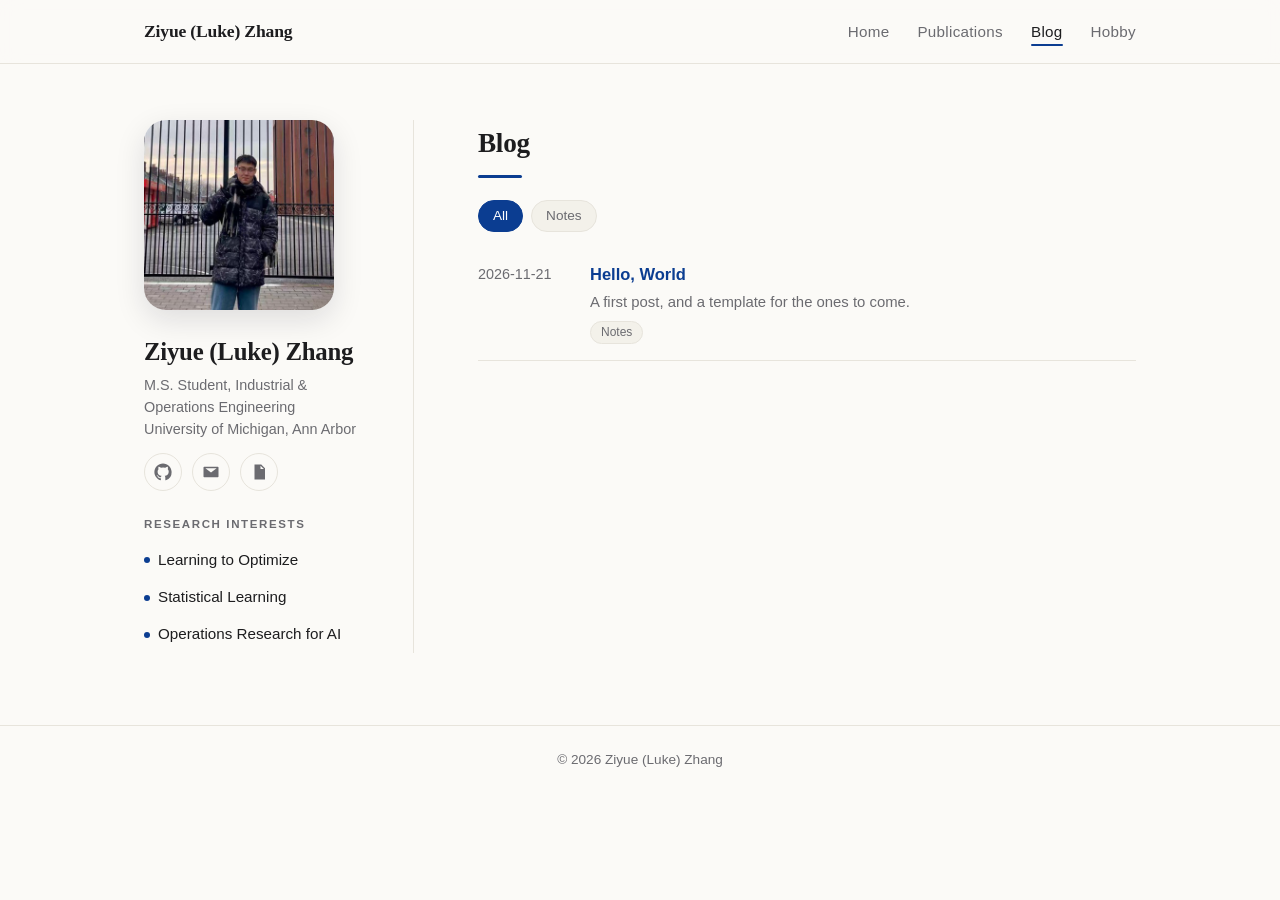
==== blog.html @ aeecbe85 "Add blog with tag filtering Co-Authored-By: Claude Sonnet 5.5 <noreply@anthropic.com>" ====
<!doctype html>
<html lang="en">
<head>
<meta charset="utf-8">
<meta name="viewport" content="width=device-width, initial-scale=1">
<title>Ziyue (Luke) Zhang</title>
<link rel="stylesheet" href="assets/style.css">
</head>
<body>
<header class="topbar"><div class="inner"><span class="brand">Ziyue (Luke) Zhang</span><nav>
<a href="index.html">Home</a><a href="publications.html">Publications</a><a href="blog.html" class="active">Blog</a><a href="hobby.html">Hobby</a></nav></div></header>
<div class="layout">
<aside class="sidebar">
  <img class="avatar" src="assets/img/avatar.jpg" alt="Ziyue (Luke) Zhang">
  <h1>Ziyue (Luke) Zhang</h1>
  <p class="affil">M.S. Student, Industrial &amp; Operations Engineering<br>University of Michigan, Ann Arbor</p>
  <p class="icons"><a href="https://github.com/ZiyueZhang08" title="GitHub" aria-label="GitHub"><svg viewBox="0 0 24 24"><path d="M12 .5C5.7.5.5 5.7.5 12c0 5.1 3.3 9.4 7.9 10.9.6.1.8-.3.8-.6v-2c-3.2.7-3.9-1.5-3.9-1.5-.5-1.3-1.3-1.7-1.3-1.7-1-.7.1-.7.1-.7 1.2.1 1.8 1.2 1.8 1.2 1 1.8 2.8 1.3 3.5 1 .1-.8.4-1.3.7-1.6-2.6-.3-5.3-1.3-5.3-5.7 0-1.3.5-2.3 1.2-3.1-.1-.3-.5-1.5.1-3.1 0 0 1-.3 3.2 1.2a11 11 0 0 1 5.8 0c2.2-1.5 3.2-1.2 3.2-1.2.6 1.6.2 2.8.1 3.1.8.8 1.2 1.8 1.2 3.1 0 4.4-2.7 5.4-5.3 5.7.4.4.8 1.1.8 2.2v3.3c0 .3.2.7.8.6A11.5 11.5 0 0 0 23.5 12C23.5 5.7 18.3.5 12 .5z"/></svg></a><a href="mailto:zziyue@umich.edu" title="Email" aria-label="Email"><svg viewBox="0 0 24 24"><path d="M3 5h18a1 1 0 0 1 1 1v12a1 1 0 0 1-1 1H3a1 1 0 0 1-1-1V6a1 1 0 0 1 1-1zm1.5 2L12 12.5 19.5 7z"/></svg></a><a href="assets/files/cv.pdf" title="CV" aria-label="CV"><svg viewBox="0 0 24 24"><path d="M6 2h9l5 5v15H6zM14 3.5V8h4.5zM8.5 12h7v1.5h-7zm0 3h7v1.5h-7z"/></svg></a></p>
  <h2>Research Interests</h2>
  <ul class="interests"><li>Learning to Optimize</li><li>Statistical Learning</li><li>Operations Research for AI</li></ul>
</aside>
<main>
<h2>Blog</h2><div class="filters"><button class="tag on" data-tag="">All</button><button class="tag" data-tag="Notes">Notes</button></div><ul class="bloglist"><li data-tags="Notes"><span class="date">2026-11-21</span><div><a class="ptitle" href="post-hello-world.html">Hello, World</a><div class="authors">A first post, and a template for the ones to come.</div><div class="tags"><span class="tag sm">Notes</span></div></div></li></ul><script>
const chips=[...document.querySelectorAll('button.tag')],items=[...document.querySelectorAll('.bloglist li')];
function show(t){chips.forEach(c=>c.classList.toggle('on',c.dataset.tag===t));
items.forEach(li=>li.style.display=(!t||li.dataset.tags.split('|').includes(t))?'':'none');}
chips.forEach(c=>c.onclick=()=>{location.hash=c.dataset.tag;show(c.dataset.tag)});
show(decodeURIComponent(location.hash.slice(1)));
</script>
</main>
</div>
<footer class="site-footer">© 2026 Ziyue (Luke) Zhang</footer>
</body>
</html>
---- assets/style.css ----
:root{--bg:#fbfaf7;--fg:#1d1d1f;--muted:#6b6b70;--accent:#0b3d91;--line:#e7e4dc;--soft:#f3f1ea;--shadow:0 10px 30px rgba(20,20,40,.12)}
@media(prefers-color-scheme:dark){:root{--bg:#121316;--fg:#ececec;--muted:#9a9aa2;--accent:#8db4ff;--line:#2a2c31;--soft:#1b1d21;--shadow:0 10px 30px rgba(0,0,0,.5)}}
*{box-sizing:border-box}
html{scroll-behavior:smooth}
body{margin:0;background:var(--bg);color:var(--fg);font:16.5px/1.75 -apple-system,"Helvetica Neue","PingFang SC",Arial,sans-serif;-webkit-font-smoothing:antialiased}
h1,h2,h3,.brand{font-family:"Iowan Old Style","Palatino Linotype",Palatino,Georgia,"Songti SC",serif;font-weight:600;letter-spacing:-.01em}
a{color:var(--accent);text-decoration:none;background:linear-gradient(currentColor,currentColor) 0 100%/0 1px no-repeat;transition:background-size .25s}
a:hover{background-size:100% 1px}
.topbar{position:sticky;top:0;z-index:10;background:color-mix(in srgb,var(--bg) 85%,transparent);backdrop-filter:blur(10px);border-bottom:1px solid var(--line)}
.topbar .inner{max-width:1040px;margin:0 auto;padding:16px 24px;display:flex;justify-content:space-between;align-items:center;flex-wrap:wrap;gap:8px}
.brand{font-size:1.1rem}
nav a{margin-left:28px;color:var(--muted);font-size:.95rem;letter-spacing:.02em;background:none;position:relative}
nav a:hover,nav a.active{color:var(--fg)}
nav a.active::after{content:"";position:absolute;left:0;right:0;bottom:-6px;height:2px;background:var(--accent);border-radius:2px}
.layout{max-width:1040px;margin:0 auto;padding:56px 24px 72px;display:grid;grid-template-columns:270px 1fr;gap:64px;min-height:72vh;animation:fade .5s ease}
@keyframes fade{from{opacity:0;transform:translateY(6px)}to{opacity:1;transform:none}}
.sidebar{position:sticky;top:96px;align-self:start;padding-right:40px;border-right:1px solid var(--line)}
.sidebar .avatar{width:190px;height:190px;border-radius:22px;object-fit:cover;box-shadow:var(--shadow);display:block}
.sidebar h1{font-size:1.55rem;line-height:1.25;margin:1.1em 0 .3em}
.affil{color:var(--muted);font-size:.9rem;line-height:1.5;margin:0 0 .9em}
.links a{margin-right:14px;font-size:.95rem}
.sidebar h2{font-size:.72rem;font-family:-apple-system,"Helvetica Neue",Arial,sans-serif;font-weight:600;text-transform:uppercase;letter-spacing:.14em;color:var(--muted);margin:2em 0 .6em}
.interests{list-style:none;padding:0;margin:0;font-size:.95rem}
.interests li{padding:.35em 0 .35em 14px;position:relative}
.interests li::before{content:"";position:absolute;left:0;top:1.05em;width:6px;height:6px;border-radius:50%;background:var(--accent)}
main h2{font-size:1.7rem;margin:0 0 .8em;padding-bottom:.4em;position:relative}
main h2::after{content:"";position:absolute;left:0;bottom:0;width:44px;height:3px;background:var(--accent);border-radius:3px}
main h2:not(:first-child){margin-top:2.2em}
main h3{font-size:1.15rem;margin:0 0 .3em}
main p{margin:.6em 0}
.todo{color:var(--muted);font-style:italic}
.card{background:var(--soft);border:1px solid var(--line);border-radius:14px;padding:14px 22px;transition:transform .2s,box-shadow .2s}
.card:hover{transform:translateY(-2px);box-shadow:var(--shadow)}
.news{list-style:none;padding:0}.news li{padding:.4em 0;border-bottom:1px solid var(--line)}
.news .date{color:var(--muted);margin-right:14px;font-variant-numeric:tabular-nums;font-size:.9rem}
.btn{display:inline-block;padding:9px 20px;background:var(--accent);color:#fff;border-radius:999px;font-size:.95rem;transition:transform .2s,box-shadow .2s}
.btn:hover{transform:translateY(-1px);box-shadow:var(--shadow)}
@media(prefers-color-scheme:dark){.btn{color:#0b1020}}
.hobby{padding:18px 0;border-bottom:1px solid var(--line)}.hobby:last-child{border:0}
.chips{display:flex;flex-wrap:wrap;gap:10px}
.chips span{padding:5px 14px;border:1px solid var(--line);background:var(--soft);border-radius:999px;font-size:.92rem}
.site-footer{border-top:1px solid var(--line);color:var(--muted);font-size:.85rem;padding:22px;text-align:center}
@media(max-width:800px){.layout{grid-template-columns:1fr;gap:32px;padding-top:36px}.sidebar{position:static;border-right:0;border-bottom:1px solid var(--line);padding:0 0 28px;text-align:center}.sidebar .avatar{margin:0 auto}.interests li{display:inline-block;padding-left:0}.interests li::before{display:none}.interests li:not(:last-child)::after{content:" · "}}
.icons{display:flex;gap:10px;margin:.4em 0 0;justify-content:flex-start}
.icons a{width:38px;height:38px;border:1px solid var(--line);border-radius:50%;display:flex;align-items:center;justify-content:center;background:none;color:var(--muted);transition:all .2s}
.icons a:hover{color:var(--accent);border-color:var(--accent);transform:translateY(-2px)}
.icons svg{width:18px;height:18px;fill:currentColor}
.pubs{list-style:none;padding:0;margin:0}
.pubs li{display:flex;gap:18px;padding:16px 0;border-bottom:1px solid var(--line)}
.badge{flex:none;align-self:flex-start;background:var(--accent);color:#fff;font-size:.7rem;font-weight:600;letter-spacing:.08em;padding:4px 10px;border-radius:6px;min-width:96px;text-align:center}
@media(prefers-color-scheme:dark){.badge{color:#0b1020}}
.ptitle{font-weight:600}.authors{color:var(--muted);font-size:.93rem}
.btns{margin-top:6px}.btns a{display:inline-block;margin-right:8px;padding:1px 10px;font-size:.78rem;border:1px solid var(--line);border-radius:6px;background:none;color:var(--muted)}
.btns a:hover{color:var(--accent);border-color:var(--accent)}
@media(max-width:800px){.icons{justify-content:center}.pubs li{flex-direction:column;gap:8px}}
.filters{display:flex;flex-wrap:wrap;gap:8px;margin-bottom:12px}
.tag{font:inherit;font-size:.85rem;padding:3px 14px;border:1px solid var(--line);background:var(--soft);color:var(--muted);border-radius:999px;cursor:pointer}
.tag.on,button.tag:hover{background:var(--accent);border-color:var(--accent);color:#fff}
@media(prefers-color-scheme:dark){.tag.on,button.tag:hover{color:#0b1020}}
.tag.sm{font-size:.75rem;padding:0 10px;cursor:default}
a.tag{background-image:none}
.bloglist{list-style:none;padding:0;margin:0}
.bloglist li{display:flex;gap:20px;padding:16px 0;border-bottom:1px solid var(--line)}
.bloglist .date{flex:none;width:92px;color:var(--muted);font-size:.9rem;font-variant-numeric:tabular-nums;padding-top:2px}
.bloglist .tags{margin-top:6px;display:flex;gap:6px;flex-wrap:wrap}
.post .meta{color:var(--muted);margin:-.2em 0 .4em}.post .tags{display:flex;gap:6px;margin:0 0 1.2em}
@media(max-width:800px){.bloglist li{flex-direction:column;gap:2px}}
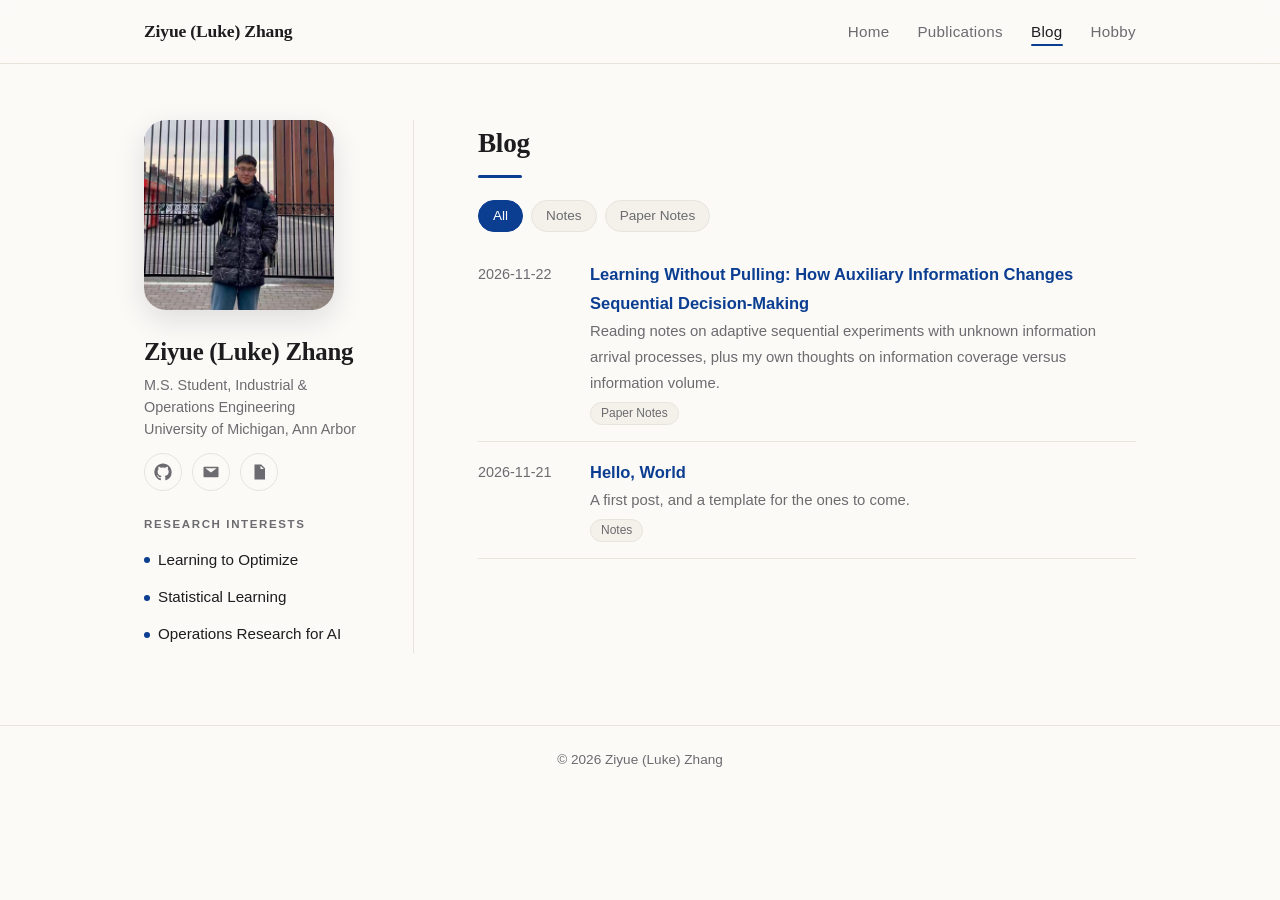
==== commit a2b0522a: "Add blog post: Learning Without Pulling (Paper Notes) Co-Authored-By: Claude Sonnet 5.5 <noreply@ant" ====
--- a/blog.html
+++ b/blog.html
@@ -19,7 +19,7 @@
   <ul class="interests"><li>Learning to Optimize</li><li>Statistical Learning</li><li>Operations Research for AI</li></ul>
 </aside>
 <main>
-<h2>Blog</h2><div class="filters"><button class="tag on" data-tag="">All</button><button class="tag" data-tag="Notes">Notes</button></div><ul class="bloglist"><li data-tags="Notes"><span class="date">2026-11-21</span><div><a class="ptitle" href="post-hello-world.html">Hello, World</a><div class="authors">A first post, and a template for the ones to come.</div><div class="tags"><span class="tag sm">Notes</span></div></div></li></ul><script>
+<h2>Blog</h2><div class="filters"><button class="tag on" data-tag="">All</button><button class="tag" data-tag="Notes">Notes</button><button class="tag" data-tag="Paper Notes">Paper Notes</button></div><ul class="bloglist"><li data-tags="Paper Notes"><span class="date">2026-11-22</span><div><a class="ptitle" href="post-learning-without-pulling.html">Learning Without Pulling: How Auxiliary Information Changes Sequential Decision-Making</a><div class="authors">Reading notes on adaptive sequential experiments with unknown information arrival processes, plus my own thoughts on information coverage versus information volume.</div><div class="tags"><span class="tag sm">Paper Notes</span></div></div></li><li data-tags="Notes"><span class="date">2026-11-21</span><div><a class="ptitle" href="post-hello-world.html">Hello, World</a><div class="authors">A first post, and a template for the ones to come.</div><div class="tags"><span class="tag sm">Notes</span></div></div></li></ul><script>
 const chips=[...document.querySelectorAll('button.tag')],items=[...document.querySelectorAll('.bloglist li')];
 function show(t){chips.forEach(c=>c.classList.toggle('on',c.dataset.tag===t));
 items.forEach(li=>li.style.display=(!t||li.dataset.tags.split('|').includes(t))?'':'none');}
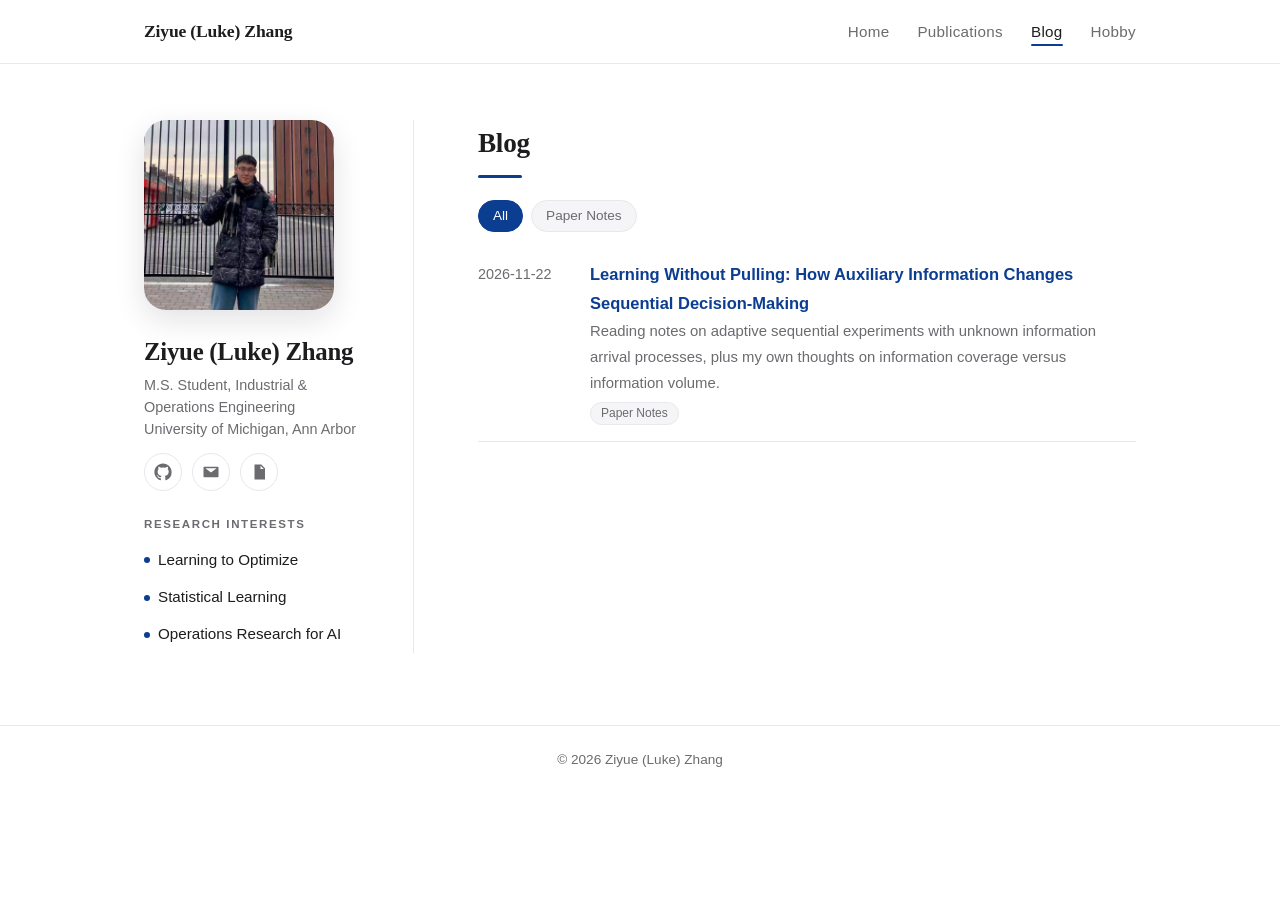
==== commit 24162fdd: "Remove placeholder post, add paper link, switch to white background Co-Authored-By: Claude Sonnet 5." ====
--- a/blog.html
+++ b/blog.html
@@ -19,7 +19,7 @@
   <ul class="interests"><li>Learning to Optimize</li><li>Statistical Learning</li><li>Operations Research for AI</li></ul>
 </aside>
 <main>
-<h2>Blog</h2><div class="filters"><button class="tag on" data-tag="">All</button><button class="tag" data-tag="Notes">Notes</button><button class="tag" data-tag="Paper Notes">Paper Notes</button></div><ul class="bloglist"><li data-tags="Paper Notes"><span class="date">2026-11-22</span><div><a class="ptitle" href="post-learning-without-pulling.html">Learning Without Pulling: How Auxiliary Information Changes Sequential Decision-Making</a><div class="authors">Reading notes on adaptive sequential experiments with unknown information arrival processes, plus my own thoughts on information coverage versus information volume.</div><div class="tags"><span class="tag sm">Paper Notes</span></div></div></li><li data-tags="Notes"><span class="date">2026-11-21</span><div><a class="ptitle" href="post-hello-world.html">Hello, World</a><div class="authors">A first post, and a template for the ones to come.</div><div class="tags"><span class="tag sm">Notes</span></div></div></li></ul><script>
+<h2>Blog</h2><div class="filters"><button class="tag on" data-tag="">All</button><button class="tag" data-tag="Paper Notes">Paper Notes</button></div><ul class="bloglist"><li data-tags="Paper Notes"><span class="date">2026-11-22</span><div><a class="ptitle" href="post-learning-without-pulling.html">Learning Without Pulling: How Auxiliary Information Changes Sequential Decision-Making</a><div class="authors">Reading notes on adaptive sequential experiments with unknown information arrival processes, plus my own thoughts on information coverage versus information volume.</div><div class="tags"><span class="tag sm">Paper Notes</span></div></div></li></ul><script>
 const chips=[...document.querySelectorAll('button.tag')],items=[...document.querySelectorAll('.bloglist li')];
 function show(t){chips.forEach(c=>c.classList.toggle('on',c.dataset.tag===t));
 items.forEach(li=>li.style.display=(!t||li.dataset.tags.split('|').includes(t))?'':'none');}
--- a/assets/style.css
+++ b/assets/style.css
@@ -1,4 +1,4 @@
-:root{--bg:#fbfaf7;--fg:#1d1d1f;--muted:#6b6b70;--accent:#0b3d91;--line:#e7e4dc;--soft:#f3f1ea;--shadow:0 10px 30px rgba(20,20,40,.12)}
+:root{--bg:#fff;--fg:#1d1d1f;--muted:#6b6b70;--accent:#0b3d91;--line:#e8e8ec;--soft:#f5f5f7;--shadow:0 10px 30px rgba(20,20,40,.12)}
 @media(prefers-color-scheme:dark){:root{--bg:#121316;--fg:#ececec;--muted:#9a9aa2;--accent:#8db4ff;--line:#2a2c31;--soft:#1b1d21;--shadow:0 10px 30px rgba(0,0,0,.5)}}
 *{box-sizing:border-box}
 html{scroll-behavior:smooth}
